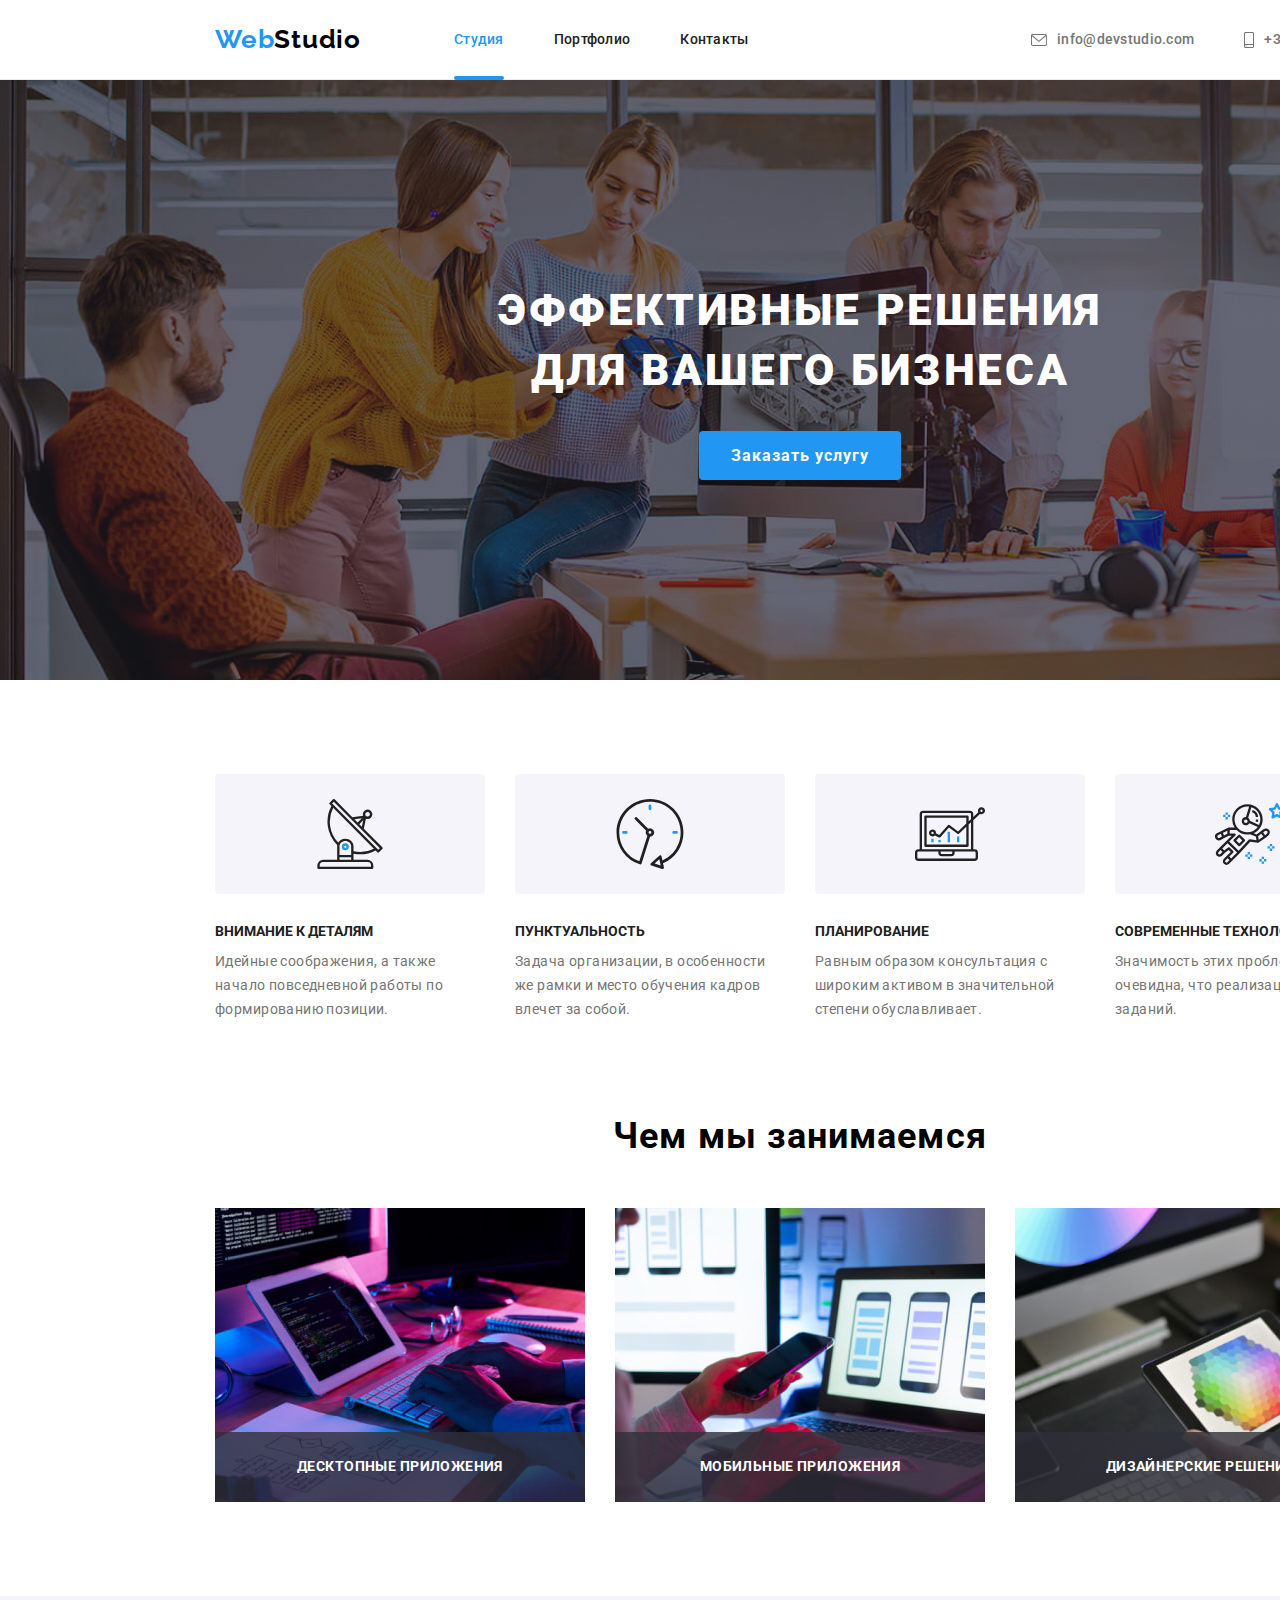
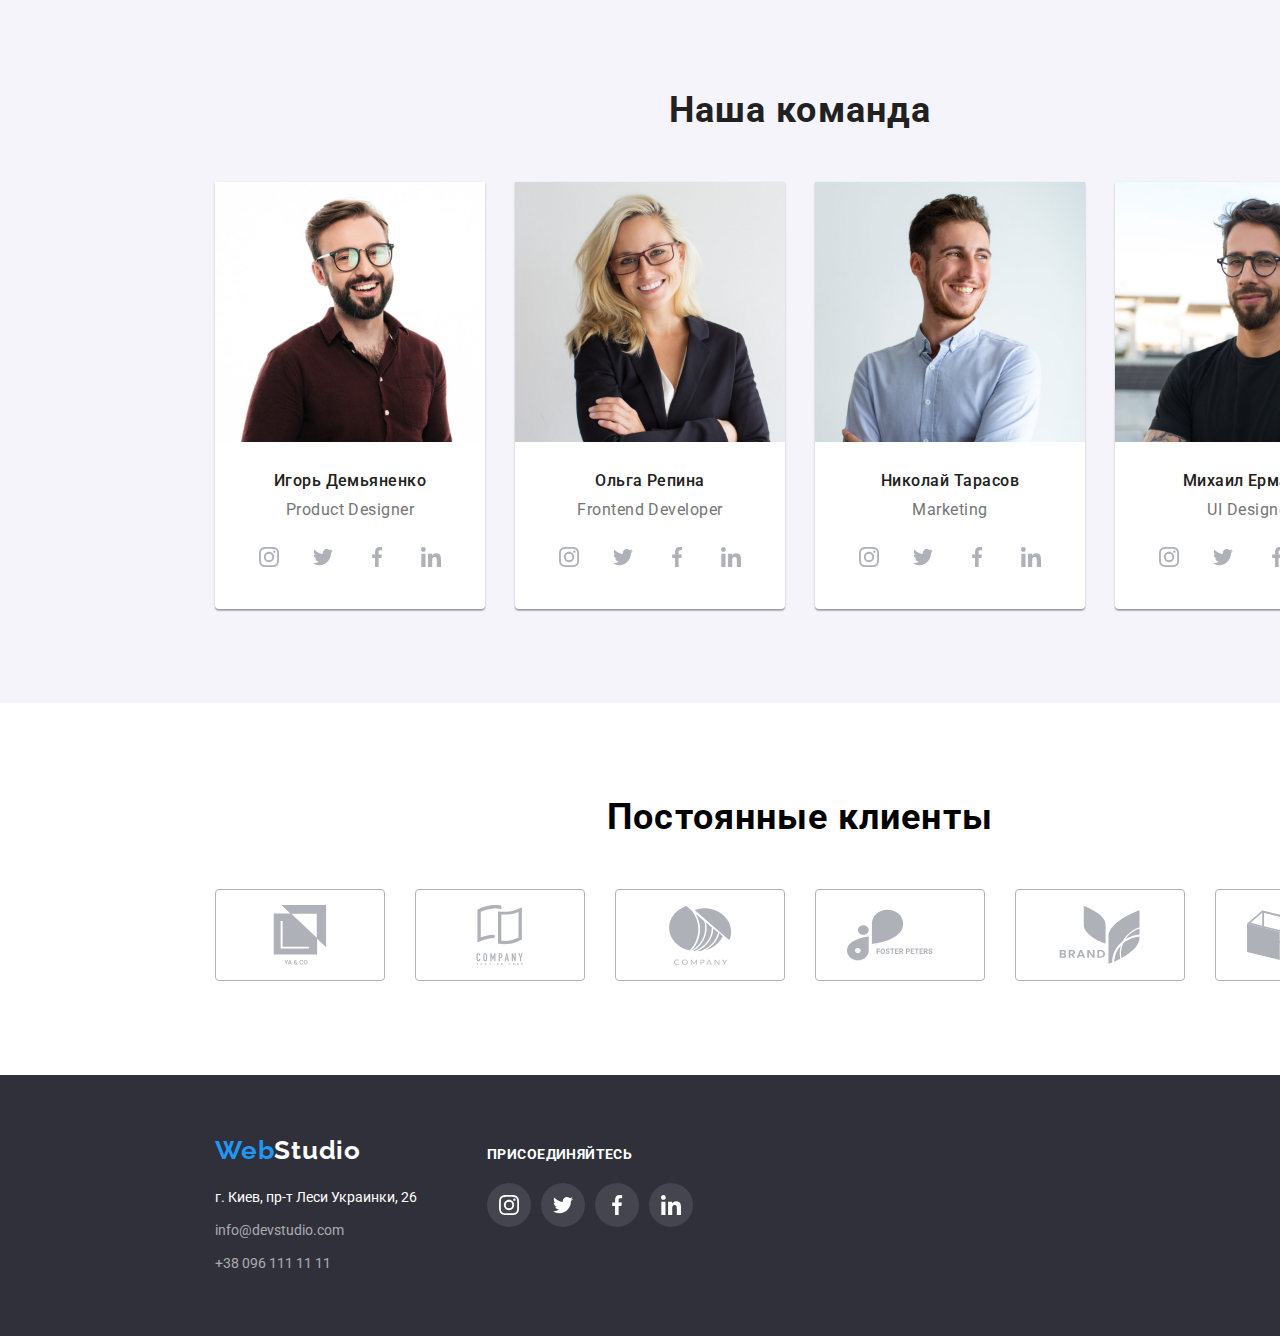
==== index.html @ c439dc82 "asd" ====
<!DOCTYPE html>
<html lang="ru">
  <head>
    <meta charset="UTF-8" />
    <meta http-equiv="X-UA-Compatible" content="IE=edge" />
    <meta name="viewport" content="width=device-width, initial-scale=1.0" />
    <link rel="preconnect" href="https://fonts.googleapis.com" />
    <link rel="preconnect" href="https://fonts.gstatic.com" crossorigin />
    <!-- Нормализатор -->
    <link
      rel="stylesheet"
      href="https://cdn.jsdelivr.net/npm/modern-normalize@1.1.0/modern-normalize.min.css"
    />
    <!-- Шрифты -->
    <link
      href="https://fonts.googleapis.com/css2?family=Raleway:wght@700&family=Roboto:wght@400;500;700;900&display=swap"
      rel="stylesheet"
    />
    <!-- Кастомные стили -->
    <link rel="stylesheet" href="./css/styles.css" />
    <title>Home</title>
  </head>
  <!-- Контент -->
  <body>
    <!-- Шапка -->
    <header class="header">
      <div class="container head-container">
        <!-- Лого -->
        <a class="logo head-logo" href="./index.html"
          >Web<span class="logo-head-studio">Studio</span></a
        >
        <!-- Навигация -->
        <nav class="header-navigation">
          <ul class="header-nav-list">
            <li class="header-nav-item">
              <a class="header-nav-link nav-main" href="./index.html">Студия</a>
            </li>
            <li class="header-nav-item">
              <a class="header-nav-link" href="./portfolio.html">Портфолио</a>
            </li>
            <li class="header-nav-item">
              <a class="header-nav-link" href="#">Контакты</a>
            </li>
          </ul>
        </nav>
        <!-- Контакты -->
        <ul class="header-contacts">
          <li class="contacts-item">
            <a class="contacts-link" href="mailto:info@devstudio.com"
              ><svg class="icon" width="16" height="12">
                <use href="./images/icons.svg#icon-mail"></use>
              </svg>
              <span class="contacts-text">info@devstudio.com</span></a
            >
          </li>
          <li class="conyacts-item">
            <a class="contacts-link" href="tel:+380961111111">
              <svg class="icon" width="10" height="16">
                <use href="./images/icons.svg#icon-smartphone"></use>
              </svg>
              <span class="contacts-text">+38 096 111 11 11</span></a
            >
          </li>
        </ul>
      </div>
    </header>
    <!-- Главная -->
    <main>
      <!-- Заказать услугу -->
      <section class="hero">
        <div class="container">
          <h1 class="hero-title">Эффективные решения для вашего бизнеса</h1>
          <button class="button hero-button" data-modal-open>Заказать услугу</button>
        </div>
      </section>
      <!-- Почему мы -->
      <section class="section">
        <div class="container">
          <h2 class="hidden-title">Почему мы</h2>
          <ul class="whyme-list">
            <li class="whyme-item">
              <div class="whyme-icon-box">
                <svg class="icon" width="70" height="70">
                  <use href="./images/icons.svg#icon-antenna"></use>
                </svg>
              </div>
              <h3 class="whyme-item-title">Внимание к деталям</h3>
              <p class="whyme-text">
                Идейные соображения, а также начало повседневной работы по
                формированию позиции.
              </p>
            </li>
            <li class="whyme-item">
              <div class="whyme-icon-box">
                <svg class="icon" width="70" height="70">
                  <use href="./images/icons.svg#icon-clock"></use>
                </svg>
              </div>
              <h3 class="whyme-item-title">Пунктуальность</h3>
              <p class="whyme-text">
                Задача организации, в особенности же рамки и место обучения
                кадров влечет за собой.
              </p>
            </li>
            <li class="whyme-item">
              <div class="whyme-icon-box">
                <svg class="icon" width="70" height="70">
                  <use href="./images/icons.svg#icon-diagram"></use>
                </svg>
              </div>
              <h3 class="whyme-item-title">Планирование</h3>
              <p class="whyme-text">
                Равным образом консультация с широким активом в значительной
                степени обуславливает.
              </p>
            </li>
            <li class="whyme-item width="70" height="70"" width="70" height="70">
              <div class="whyme-icon-box">
                <svg class="icon" width="70" height="70">
                  <use href="./images/icons.svg#icon-astronaut"></use>
                </svg>
              </div>
              <h3 class="whyme-item-title">Современные технологии</h3>
              <p class="whyme-text">
                Значимость этих проблем настолько очевидна, что реализация
                плановых заданий.
              </p>
            </li>
          </ul>
        </div>
      </section>
      <!-- Чем занимаемся -->
      <section class="section whatdo">
        <div class="container">
          <h2 class="whatdo-title">Чем мы занимаемся</h2>
          <ul class="whatdo-list">
            <li class="whatdo-item">
              <img
                src="./images/what-are-we-doing/wawd-1.jpg"
                alt="Десктопные приложения"
                width="370"
                height="294"
              />
              <h3 class="whatdo-text">Десктопные приложения</h3>
            </li>
            <li class="whatdo-item">
              <img
                src="./images/what-are-we-doing/wawd-2.jpg"
                alt="Мобильные приложения"
                width="370"
                height="294"
              />
            <h3 class="whatdo-text">Мобильные приложения</h3>
            </li>
            <li class="whatdo-item">
              <img
                src="./images/what-are-we-doing/wawd-3.jpg"
                alt="Дизайнерские решения"
                width="370"
                height="294"
              />
              <h3 class="whatdo-text">Дизайнерские решения</h3>
            </li>
          </ul>
        </div>
      </section>
      <!-- Наша команда -->
      <section class="section team">
        <div class="container">
          <h2 class="team-title">Наша команда</h2>
          <ul class="team-list">
            <li class="team-item">
              <img
                src="./images/team/t1.jpg"
                alt="Игорь Демьяненко"
                width="270"
                height="260"
              />
              <div class="team-box">
                <h3 class="team-name">Игорь Демьяненко</h3>
                <p>Product Designer</p>
                <ul class="social-list">
                <li class="social-item">
                  <a class="social-link" href="">
                    <svg class="icon" width="20" height="20">
                      <use href="./images/icons.svg#icon-instagram"></use>
                    </svg>
                  </a>
                </li>
                <li class="social-item">
                  <a class="social-link" href="">
                    <svg class="icon" width="20" height="20">
                      <use href="./images/icons.svg#icon-twitter"></use>
                    </svg>
                  </a>
                </li>
                <li class="social-item">
                  <a class="social-link" href="">
                    <svg class="icon" width="20" height="20">
                      <use href="./images/icons.svg#icon-facebook"></use>
                    </svg>
                  </a>
                </li>
                <li class="social-item">
                  <a class="social-link" href="">
                    <svg class="icon" width="20" height="20">
                      <use href="./images/icons.svg#icon-linkedin"></use>
                    </svg>
                  </a>
                </li>
              </ul>
              </div>
              
             
            </li>
            <li class="team-item">
              <img
                src="./images/team/t2.jpg"
                alt="Ольга Репина"
                width="270"
                height="260"
              />
              <div class="team-box">
                <h3 class="team-name">Ольга Репина</h3>
                <p>Frontend Developer</p>
                <ul class="social-list">
                <li class="social-item">
                  <a class="social-link" href="">
                    <svg class="icon" width="20" height="20">
                      <use href="./images/icons.svg#icon-instagram"></use>
                    </svg>
                  </a>
                </li>
                <li class="social-item">
                  <a class="social-link" href="">
                    <svg class="icon" width="20" height="20">
                      <use href="./images/icons.svg#icon-twitter"></use>
                    </svg>
                  </a>
                </li>
                <li class="social-item">
                  <a class="social-link" href="">
                    <svg class="icon" width="20" height="20">
                      <use href="./images/icons.svg#icon-facebook"></use>
                    </svg>
                  </a>
                </li>
                <li class="social-item">
                  <a class="social-link" href="">
                    <svg class="icon" width="20" height="20">
                      <use href="./images/icons.svg#icon-linkedin"></use>
                    </svg>
                  </a>
                </li>
              </ul>
              </div>
              
              
            </li>
            <li class="team-item">
              <img
                src="./images/team/t3.jpg"
                alt="Николай Тарасов"
                width="270"
                height="260"
              />
              <div class="team-box">
                <h3 class="team-name">Николай Тарасов</h3>
                <p>Marketing</p>
                <ul class="social-list">
                <li class="social-item">
                  <a class="social-link" href="">
                    <svg class="icon" width="20" height="20">
                      <use href="./images/icons.svg#icon-instagram"></use>
                    </svg>
                  </a>
                </li>
                <li class="social-item">
                  <a class="social-link" href="">
                    <svg class="icon" width="20" height="20">
                      <use href="./images/icons.svg#icon-twitter"></use>
                    </svg>
                  </a>
                </li>
                <li class="social-item">
                  <a class="social-link" href="">
                    <svg class="icon" width="20" height="20">
                      <use href="./images/icons.svg#icon-facebook"></use>
                    </svg>
                  </a>
                </li>
                <li class="social-item">
                  <a class="social-link" href="">
                    <svg class="icon" width="20" height="20">
                      <use href="./images/icons.svg#icon-linkedin"></use>
                    </svg>
                  </a>
                </li>
              </ul>
              </div>
              
              
            </li>
            <li class="team-item">
              <img
                src="./images/team/t4.jpg"
                alt="Михаил Ермаков"
                width="270"
                height="260"
              />
              <div class="team-box">
                <h3 class="team-name">Михаил Ермаков</h3>
                <p>UI Designer</p>
                <ul class="social-list">
                <li class="social-item">
                  <a class="social-link" href="">
                    <svg class="icon" width="20" height="20">
                      <use href="./images/icons.svg#icon-instagram"></use>
                    </svg>
                  </a>
                </li>
                <li class="social-item">
                  <a class="social-link" href="">
                    <svg class="icon" width="20" height="20">
                      <use href="./images/icons.svg#icon-twitter"></use>
                    </svg>
                  </a>
                </li>
                <li class="social-item">
                  <a class="social-link" href="">
                    <svg class="icon" width="20" height="20">
                      <use href="./images/icons.svg#icon-facebook"></use>
                    </svg>
                  </a>
                </li>
                <li class="social-item">
                  <a class="social-link" href="">
                    <svg class="icon" width="20" height="20">
                      <use href="./images/icons.svg#icon-linkedin"></use>
                    </svg>
                  </a>
                </li>
              </ul>
              </div>
              
              
            </li>
          </ul>
        </div>
      </section>
      <!-- Наши клиенты -->
      <section class="section">
        <div class="container">
          <h2 class="clients-title">Постоянные клиенты</h2>
          <ul class="clients-list">
            <li class="clients-item">
              <a class="clients-link" href="">
                <svg class="icon" width="106" height="60">
                  <use href="./images/icons.svg#icon-client-1"></use>
                </svg>
              </a>
            </li>
            <li class="clients-item">
              <a class="clients-link" href="">
                <svg class="icon" width="106" height="60">
                  <use href="./images/icons.svg#icon-client-2"></use>
                </svg>
              </a>
            </li>
            <li class="clients-item">
              <a class="clients-link" href="">
                <svg class="icon" width="106" height="60">
                  <use href="./images/icons.svg#icon-client-3"></use>
                </svg>
              </a>
            </li>
            <li class="clients-item">
              <a class="clients-link" href="">
                <svg class="icon" width="106" height="60">
                  <use href="./images/icons.svg#icon-client-4"></use>
                </svg>
              </a>
            </li>
            <li class="clients-item">
              <a class="clients-link" href="">
                <svg class="icon" width="106" height="60">
                  <use href="./images/icons.svg#icon-client-5"></use>
                </svg>
              </a>
            </li>
            <li class="clients-item">
              <a class="clients-link" href="">
                <svg class="icon" width="106" height="60">
                  <use href="./images/icons.svg#icon-client-6"></use>
                </svg>
              </a>
            </li>
          </ul>

        </div>
      </section>
    </main>
    <!-- Подвал -->
    <footer class="footer">
      <div class="container footer-box">
        <!-- Лого -->
        <div>
        <a class="logo" href="./index.html"
          >Web<span class="logo-foot-studio">Studio</span></a
        >
        <!-- Адрес и контакты -->
        <address class="adress-box">
          <ul class="adress-list">
            <li class="adress-item">
              <a
                class="address-map"
                href="https://goo.gl/maps/QXmDGy41mX6i24PM6"
                >г. Киев, пр-т Леси Украинки, 26</a
              >
            </li>
            <li class="adress-item">
              <a class="address-cont" href="mailto:info@devstudio.com"
                >info@devstudio.com</a
              >
            </li>
            <li class="adress-item">
              <a class="address-cont" href="tel:+380961111111"
                >+38 096 111 11 11</a
              >
            </li>
          </ul>
        </address>
        </div>
        <!-- Наши соц. сети -->
        <div class="foot-soc-box">
          <h3 class="foot-soc-title">присоединяйтесь</h3>
        <ul class="social-foot-list">
                <li class="social-item">
                  <a class="social-foot-link" href="">
                    <svg class="icon" width="20" height="20">
                      <use href="./images/icons.svg#icon-instagram"></use>
                    </svg>
                  </a>
                </li>
                <li class="social-item">
                  <a class="social-foot-link" href="">
                    <svg class="icon" width="20" height="20">
                      <use href="./images/icons.svg#icon-twitter"></use>
                    </svg>
                  </a>
                </li>
                <li class="social-item">
                  <a class="social-foot-link" href="">
                    <svg class="icon" width="20" height="20">
                      <use href="./images/icons.svg#icon-facebook"></use>
                    </svg>
                  </a>
                </li>
                <li class="social-item">
                  <a class="social-foot-link" href="">
                    <svg class="icon" width="20" height="20">
                      <use href="./images/icons.svg#icon-linkedin"></use>
                    </svg>
                  </a>
                </li>
              </ul>
        </div>
      </div>
    </footer>
    <!-- Модальное окно -->
    <div class="modal-backdrop is-hidden" data-modal>
      <div class="modal-wrapper">
        <button class="button modal-btn" data-modal-close>
          <svg class="icon" width="11" height="11">
          <use href="./images/icons.svg#icon-vector"></use>
        </svg>
      </button>
      <h2 class="modal-title">Оставьте свои данные, мы вам перезвоним</h2>
      <form name="signup-form" class="modal-signup" autocomplete="on">
<label class="modal-label">Имя
  <input type="text" name="username" class="modal-input" required>
</label>
<label class="modal-label">Телефон
  <input type="tel" name="user-tel" class="modal-input" required>
</label>
<label class="modal-label">Почта
  <input type="email" name="user-email" class="modal-input" required>
</label>
<label class="modal-label">Комментарий
  <textarea name="user-feedback" rows="7" placeholder="Введите текст"></textarea>
</label>
<label class="modal-label modal-agreement"><input type="checkbox" name="agreement" value="agreement" required>
  <p>Соглашаюсь с рассылкой и принимаю <a href="#">Условия договора</a></p>
</label>
<button class="button modal-signup-btn" type="submit">Отправить</button>
      </form>
      </div>
    </div>
    <script src="./js/modal.js"></script>
  </body>
</html>
---- css/styles.css ----
*,
*::before,
*::after {
  box-sizing: border-box;
}
body {
  font-family: 'Roboto', sans-serif;
  min-width: 1600px;
  margin: 0px;
}
:root {
  --main-color: #212121;
  --sec-color: #757575;
  --hover-color: #2196F3;
  --anim-fast: 250ms cubic-bezier(0.4, 0, 0.2, 1);
}
a {
  text-decoration: none;
}
ul {
  margin: 0;
  padding: 0;
  list-style: none;
  list-style-type: none;
}
h1,
h2,
h3,
p {
  margin: 0;
}
.button {
  display: block;
  border: 0;
  cursor: pointer;
}
.section {
  padding-top: 94px;
  padding-bottom: 94px;
}
.container {
  width: 1200px;
  margin-left: auto;
  margin-right: auto;
  padding-left: 15px;
  padding-right: 15px;
}
img {
  display: block;
  max-width: 100%;
  height: auto;
}
.hidden-title {
  display: none;
}
/* Логотип */
.logo {
  font-family: Raleway;
  font-weight: 700;
  font-size: 26px;
  line-height: 1.2;
  letter-spacing: 0.03em;
  color: var(--hover-color);
}
.head-logo {
  margin-right: 93px;
}
/* Стили Шапки */
.header {
  display: flex;
  height: 80px;
  border-bottom: 1px solid rgba(236, 236, 236, 1);
}
.head-container {
  display: flex;
  align-items: center;
}

/* Шапка Логотип */
.logo-head-studio {
  color: #000000;
}
/* Шапка Навигация */
.header-nav-list {
  display: flex;
  padding-left: 0px;
  margin: 0px;
}
.header-nav-item {
  margin-right: 50px;
}
.header-nav-item:last-child {
  margin-right: 0px;
}
.header-nav-link {
  display: block;
  position: relative;
  padding: 32px 0;
  font-weight: 500;
  font-size: 14px;
  line-height: 1.15;
  letter-spacing: 0.02em;
  color: var(--main-color);
  transition: color var(--anim-fast);
}
.header-nav-link::after {
  position: absolute;
  bottom: 0;
  right: 0;
  content: '';
  display: block;
  height: 4px;
  width: 0;
  background-color: var(--hover-color);
  transition: width var(--anim-fast);
  border-radius: 2px;
}
.header-nav-link:hover::after {
  width: 100%;
  left: 0;
}
.header-nav-link:hover,
.header-nav-link:focus {
  color: var(--hover-color);
}
.nav-main {
  color: var(--hover-color);
}
.nav-main::after {
  position: absolute;
  bottom: 0;
  left: 0;
  content: '';
  display: block;
  width: 100%;
  height: 4px;
  background-color: var(--hover-color);
  border-radius: 2px;
}
/* Шапка Контакты */
.header-contacts {
  display: flex;
  align-items: center;
  padding: 0px;
  margin-left: auto;
}
.contacts-item:not(:last-child) {
  margin-right: 50px;
}
.contacts-link {
  display: flex;
  align-items: center;
  font-weight: 500;
  font-size: 14px;
  line-height: 1.15;
  letter-spacing: 0.02em;
  color: var(--sec-color);
  transition: color var(--anim-fast);
}
.header-contacts .icon {
  fill: currentColor;
  margin-right: 10px;
}
.contacts-link:hover,
.contacts-link:focus {
  color: var(--hover-color);
}
/* Стили главной страницы */
/* Заказать услугу */
.hero {
  max-width: 1600px;
  margin-left: auto;
  margin-right: auto;
  background-color: #c4c4c4;
  background-image: linear-gradient(
      rgba(47, 48, 58, 0.4),
      rgba(47, 48, 58, 0.4)
    ),
    url(../images/hero-img/heroweb.jpg);
  background-repeat: no-repeat;
  background-position: center;
  background-size: cover;
  padding: 200px 0;
}

.hero-title {
  margin-left: auto;
  margin-right: auto;
  font-weight: 900;
  font-size: 44px;
  line-height: 1.37;
  text-align: center;
  letter-spacing: 0.06em;
  text-transform: uppercase;
  color: #ffffff;
  width: 696px;
}
.hero-button {
  margin-top: 30px;
  margin-left: auto;
  margin-right: auto;
  padding: 10px 32px;
  font-weight: 700;
  font-size: 16px;
  line-height: 1.87;
  letter-spacing: 0.06em;
  color: #ffffff;
  background-color: var(--hover-color);
  box-shadow: 0px 4px 4px rgba(0, 0, 0, 0.15);
  border-radius: 4px;
}
/* Почему мы */
.whyme-list {
  display: flex;
  justify-content: center;
}
.whyme-item {
  width: 270px;
}
.whyme-item:not(:last-child) {
  margin-right: 30px;
}
.whyme-icon-box {
  width: 270px;
  height: 120px;
  display: flex;
  justify-content: center;
  align-items: center;
  background: #f5f4fa;
  border-radius: 4px;
  margin-bottom: 30px;
}
.whyme-item-title {
  font-weight: 700;
  font-size: 14px;
  line-height: 1.14;
  text-transform: uppercase;
  color: var(--main-color);
  margin-bottom: 10px;
}
.whyme-text {
  font-size: 14px;
  line-height: 1.71;
  letter-spacing: 0.03em;
  color: var(--sec-color);
}
/* Чем занимаемся */
.whatdo {
  padding-top: 0px;
}
.whatdo-title {
  font-weight: 700;
  font-size: 36px;
  line-height: 1.16;
  text-align: center;
  letter-spacing: 0.03em;
  margin-bottom: 50px;
}
.whatdo-list {
  display: flex;
  padding: 0px;
  margin: 0px;
}
.whatdo-item {
  position: relative;
}
.whatdo-item:not(:last-child) {
  margin-right: 30px;
}
.whatdo-text {
  position: absolute;
  display: flex;
  align-items: center;
  justify-content: center;
  bottom: 0;
  left: 0;
  width: 100%;
  height: 70px;
  background-color: rgba(47, 48, 58, 0.8);
  font-weight: 700;
  font-size: 14px;
  line-height: 1.14;
  text-align: center;
  letter-spacing: 0.03em;
  text-transform: uppercase;
  color: #ffffff;
}
/* Наша команда */
.team {
  background-color: #f5f4fa;
}
.team-title {
  margin-bottom: 50px;
  font-weight: 700;
  font-size: 36px;
  line-height: 1.16;
  text-align: center;
  letter-spacing: 0.03em;
  color: var(--main-color);
}
.team-list {
  display: flex;
  justify-content: center;
  font-size: 16px;
  line-height: 1.18;
  text-align: center;
  letter-spacing: 0.03em;
  color: var(--sec-color);
}
.team-item {
  width: 270px;
  background-color: #ffffff;
  box-shadow: 0px 1px 3px rgba(0, 0, 0, 0.12), 0px 1px 1px rgba(0, 0, 0, 0.14),
    0px 2px 1px rgba(0, 0, 0, 0.2);
  border-radius: 0px 0px 4px 4px;
}
.team-item:not(:last-child) {
  margin-right: 30px;
}
.team-name {
  margin-bottom: 10px;
  font-weight: 500;
  font-size: 16px;
  text-align: center;
  letter-spacing: 0.03em;
  color: #212121;
}
.team-box {
  padding-top: 30px;
  padding-bottom: 30px;
}
.social-list {
  margin-top: 16px;
  display: flex;
  align-items: center;
  justify-content: center;
}
.social-item:not(:last-child) {
  margin-right: 10px;
}
.social-link {
  display: flex;
  align-items: center;
  justify-content: center;
  width: 44px;
  height: 44px;
  background-color: #ffffff;
  border-radius: 50%;
  color: #afb1b8;
  transition: color var(--anim-fast), background-color var(--anim-fast);
}
.social-link:hover,
.social-link:focus {
  color: #ffffff;
  background-color: var(--hover-color);
}
.social-list .icon {
  fill: currentColor;
}
/* Стили "наши клиенты" */
.clients-title {
  font-weight: 700;
  font-size: 36px;
  line-height: 1.16;
  text-align: center;
  letter-spacing: 0.03em;
  margin-bottom: 50px;
}
.clients-list {
  display: flex;
  align-items: center;
}
.clients-item:not(:last-child) {
  margin-right: 30px;
}
.clients-link {
  display: flex;
  align-items: center;
  justify-content: center;
  width: 170px;
  height: 92px;
  color: #afb1b8;
  background-color: #ffffff;
  border: 1px solid #afb1b8;
  border-radius: 4px;
  transition: color var(--anim-fast), border var(--anim-fast);
}
.clients-link:hover,
.clients-link:focus {
  color: var(--hover-color);
  border: 1px solid var(--hover-color);
}
.clients-list .icon {
  fill: currentColor;
}
/* Стили Портфолио */

/* Портфолио фильтр */
.portf-filter-list {
  margin-bottom: 50px;
  display: flex;
  justify-content: center;
}
.portf-filter-item:not(:last-child) {
  margin-right: 8px;
}
.filter-button {
  padding: 6px 22px;
  font-weight: 500;
  font-size: 16px;
  line-height: 1.62;
  text-align: center;
  letter-spacing: 0.03em;
  color: var(--main-color);
  background-color: #f5f4fa;
  border-radius: 4px;
  transition: color var(--anim-fast), background-color var(--anim-fast),
    box-shadow var(--anim-fast);
}
.filter-button:hover,
.filter-button:focus {
  background-color: var(--hover-color);
  color: #ffffff;
  box-shadow: 0px 3px 1px rgba(0, 0, 0, 0.1), 0px 1px 2px rgba(0, 0, 0, 0.08),
    0px 2px 2px rgba(0, 0, 0, 0.12);
}

/* Портфолио проекты */
.portf-project-list {
  display: flex;
  flex-wrap: wrap;
}
.portf-project-item {
  width: 370px;
}
.portf-project-item:not(:nth-last-child(-n + 3)) {
  margin-bottom: 30px;
}
.portf-project-item:not(:nth-child(3n)) {
  margin-right: 30px;
}
.portf-thumb {
  position: relative;
  overflow: hidden;
}
.portf-text-box {
  background-color: rgba(255, 255, 255, 1);
  border: 1px solid rgba(238, 238, 238, 1);
  padding: 20px 24px;
}
.portf-project-name {
  font-weight: 700;
  font-size: 18px;
  line-height: 1.71;
  letter-spacing: 0.06em;
  color: var(--main-color);
  margin-bottom: 4px;
}
.portf-project-class {
  font-weight: 500;
  font-size: 16px;
  line-height: 1.87;
  letter-spacing: 0.03em;
  color: var(--sec-color);
}
.portf-project-link {
  display: block;
  transition: box-shadow var(--anim-fast);
}
.portf-view-text {
  display: flex;
  align-items: center;
  justify-content: center;
  padding: 63px 24px;
  position: absolute;
  left: 0;
  bottom: 0;
  width: 100%;
  height: 100%;
  font-weight: 400;
  font-size: 18px;
  line-height: 1.56;
  letter-spacing: 0.03em;
  color: #ffffff;
  background-color: rgba(33, 150, 243, 0.9);
  transform: translateY(100%);
  transition: transform var(--anim-fast);
}
.portf-project-link:focus .portf-text-box,
.portf-project-link:hover .portf-text-box {
  box-shadow: 0px 1px 1px rgba(0, 0, 0, 0.12), 0px 4px 4px rgba(0, 0, 0, 0.06),
    1px 4px 6px rgba(0, 0, 0, 0.16);
}
.portf-project-link:hover .portf-view-text {
  transform: translateY(0);
}
/* Стили Подвала */
.footer {
  padding-top: 60px;
  padding-bottom: 60px;
  background-color: #2f303a;
}
.footer-box {
  display: flex;
  align-items: baseline;
}
/* Подвал логотип цвет */
.logo-foot-studio {
  color: #ffffff;
}
/* Подвал адрес и контакты */
.adress-box {
  margin-top: 20px;
}
.adress-item {
  font-style: normal;
  font-weight: 400;
  font-size: 14px;
  line-height: 1.7;
}
.adress-item:not(:last-child) {
  margin-bottom: 9px;
}
.address-map {
  color: #ffffff;
}
.address-cont {
  color: rgba(255, 255, 255, 0.6);
}
/* Подвал социалка */
.foot-soc-box {
  margin-left: 70px;
}
.foot-soc-title {
  font-weight: 700;
  font-size: 14px;
  line-height: 1.14;
  letter-spacing: 0.03em;
  text-transform: uppercase;
  color: #ffffff;
  margin-bottom: 20px;
}
.social-foot-list {
  display: flex;
  align-items: center;
}
.social-foot-link {
  display: flex;
  align-items: center;
  justify-content: center;
  width: 44px;
  height: 44px;
  background: rgba(255, 255, 255, 0.1);
  border-radius: 50%;
  color: #ffffff;
  transition: color var(--anim-fast), background-color var(--anim-fast);
}
.social-foot-link:hover,
.social-foot-link:focus {
  color: #ffffff;
  background-color: var(--hover-color);
}
.social-foot-list .icon {
  fill: currentColor;
}
/* Модальное окно */
.modal-backdrop {
  position: fixed;
  width: 100vw;
  height: 100vh;
  top: 0;
  left: 50%;
  transform: translateX(-50%);
  background-color: rgba(0, 0, 0, 0.2);
  opacity: 1;
  visibility: visible;
  pointer-events: auto;
  transition: opacity var(--anim-fast), visibility var(--anim-fast);
}
.modal-backdrop.is-hidden {
  opacity: 0;
  visibility: hidden;
  pointer-events: none;
}
.modal-wrapper {
  position: absolute;
  top: 50%;
  left: 50%;
  transform: translate(-50%, -50%);
  width: 528px;
  height: 581px;
  background-color: #ffffff;
  box-shadow: 0px 1px 3px rgba(0, 0, 0, 0.12), 0px 1px 1px rgba(0, 0, 0, 0.14),
    0px 2px 1px rgba(0, 0, 0, 0.2);
  border-radius: 4px;
  padding: 40px;
}
.modal-btn {
  position: absolute;
  top: 8px;
  right: 8px;
  border-radius: 50%;
  background-color: #ffffff;
  border: 1px solid rgba(0, 0, 0, 0.1);
  color: #000000;
  transition: color var(--anim-fast);
}
.modal-btn .icon {
  fill: currentColor;
}
.modal-btn:hover,
.modal-btn:focus {
  color: var(--hover-color);
}
.modal-title {
font-weight: 700;
font-size: 20px;
line-height: 1.15;
text-align: center;
letter-spacing: 0.03em;
color: var(--main-color);
margin-bottom: 12px;
}
.modal-label {
  display: flex;
  flex-direction: column;
  margin-bottom: 4px;
  font-weight: 400;
font-size: 12px;
line-height: 1.16;
letter-spacing: 0.01em;
color: var(--sec-color);
}
.modal-input {
  height: 40px;
  border: 1px solid rgba(33, 33, 33, 0.2);
box-sizing: border-box;
border-radius: 4px;
}
.modal-signup textarea {
  resize: none;
  padding: 12px 16px;
  border: 1px solid rgba(33, 33, 33, 0.2);
box-sizing: border-box;
border-radius: 4px;

}
.modal-agreement {
  flex-direction: row;
  align-items: center;
  justify-content: center;
font-size: 14px;
line-height: 1.71;
letter-spacing: 0.03em;
}
.modal-agreement input {
  margin-right: 8.38px;
}
.modal-signup-btn {
display: flex;
align-items: center;
justify-content: center;
background: var(--hover-color);
box-shadow: 0px 4px 4px rgba(0, 0, 0, 0.15);
border-radius: 4px;
width: 200px;
height: 50px;
color: #ffffff;
font-weight: 700;
font-size: 16px;
line-height: 1.875;
letter-spacing: 0.06em;
}
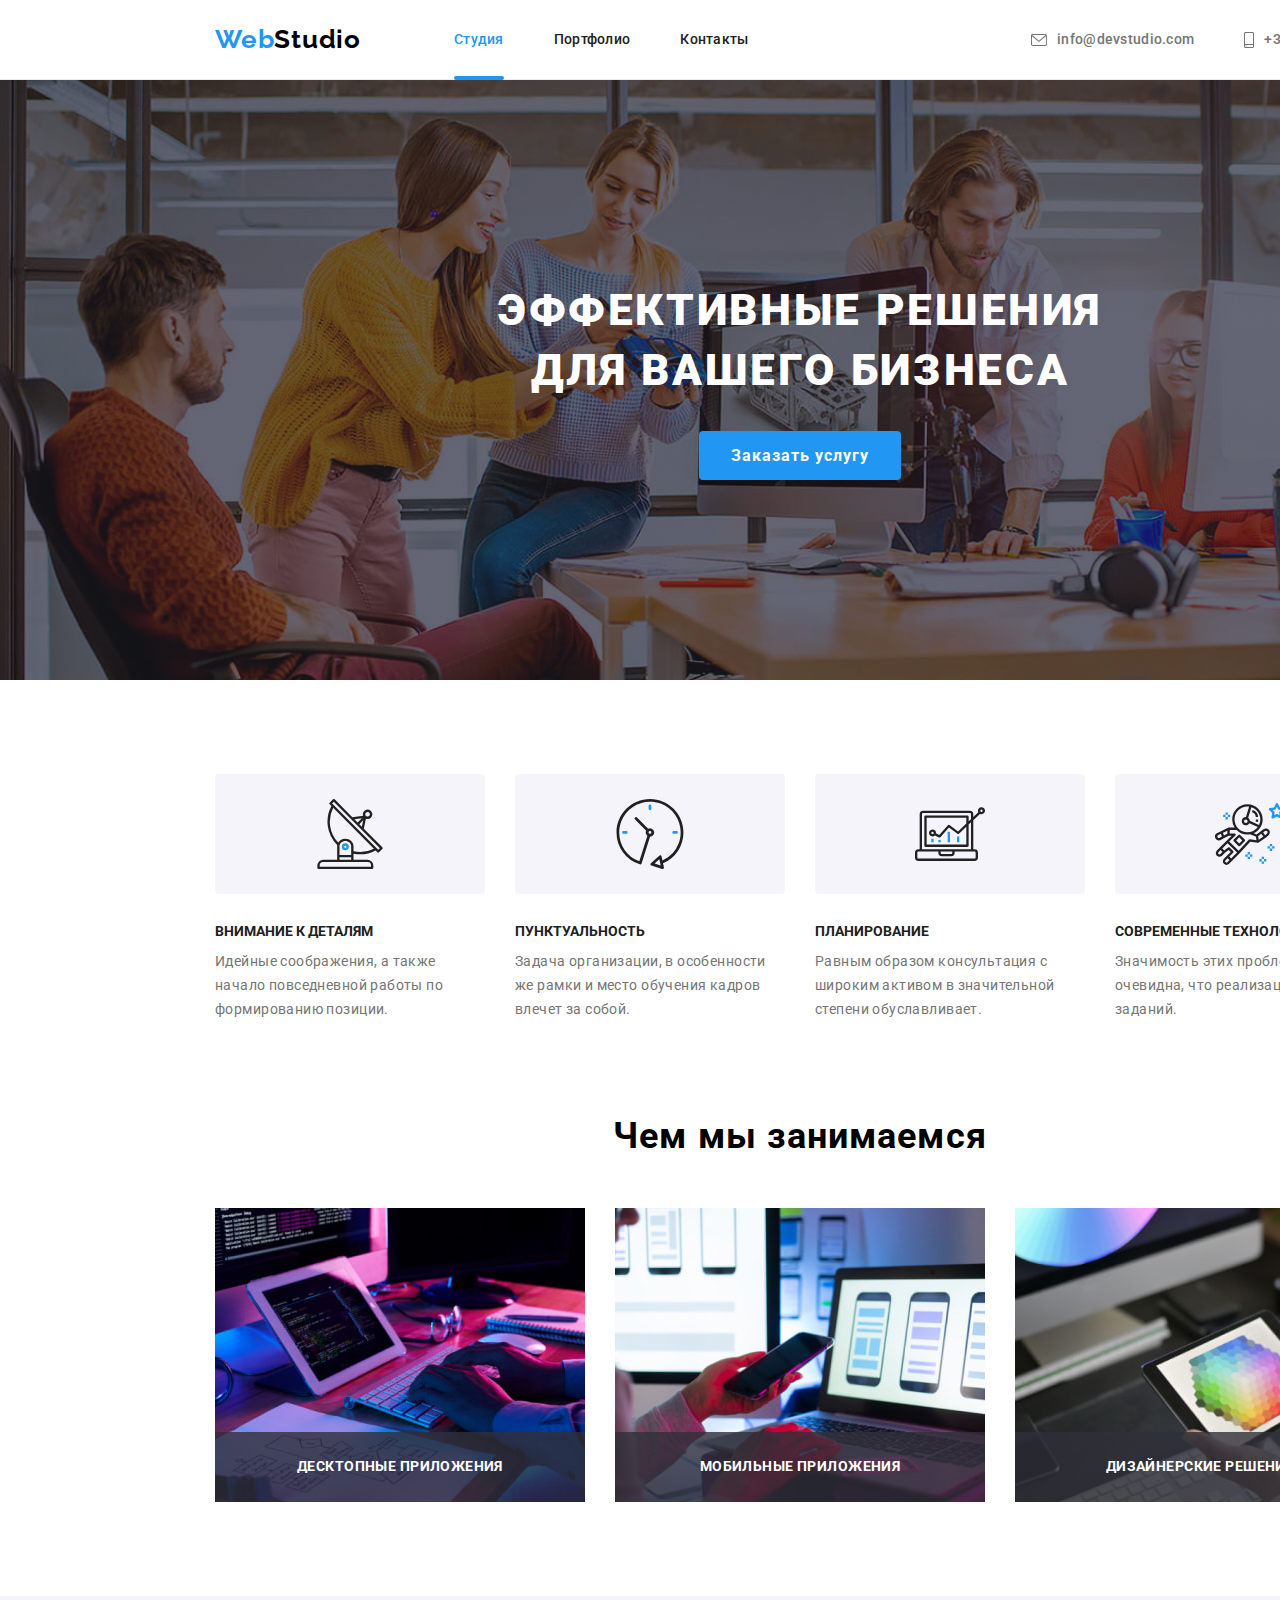
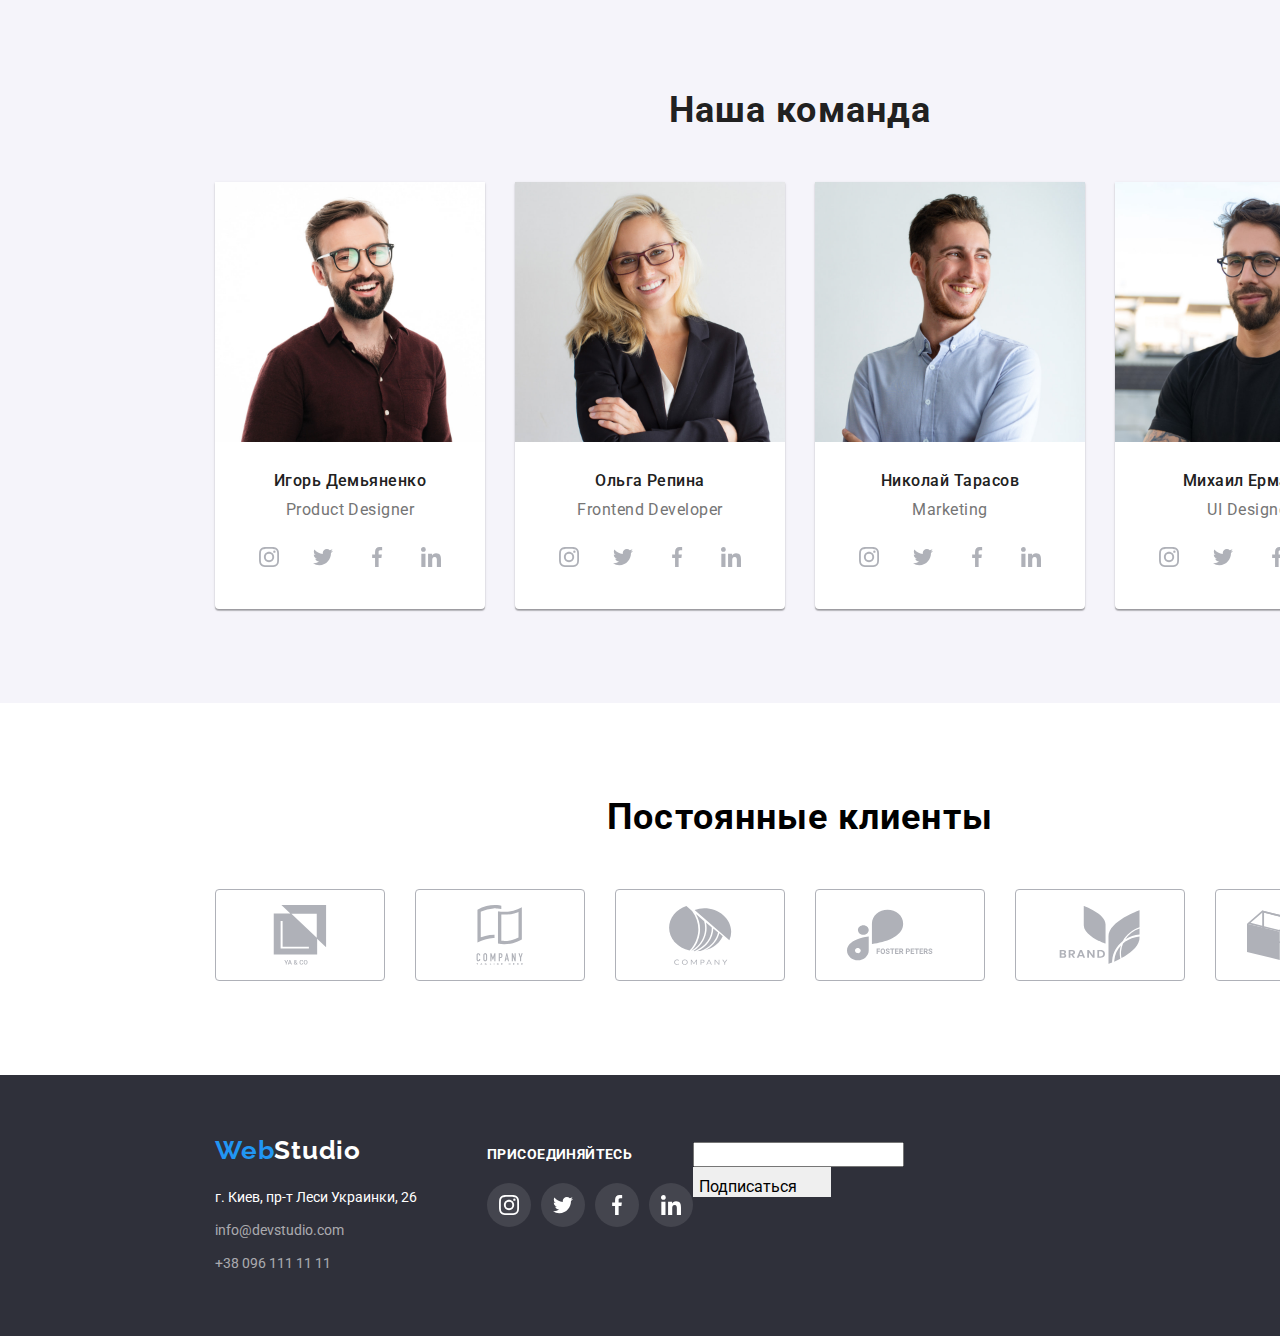
==== commit 48f22234: "asd" ====
--- a/index.html
+++ b/index.html
@@ -465,6 +465,18 @@
                 </li>
               </ul>
         </div>
+        <div>
+          <h3></h3>
+          <form name="subscribe-form" class="footer-subscribe" autocomplete="on">
+            <label class="footer-label">
+              <input type="email" name="subscribe-email" class="footer-input">
+            </label>
+            <button class="button subscribe-btn" tipe="submit">Подписаться
+              <svg class="icon" width="24" height="24">
+              <use></use>
+            </svg></button>
+          </form>
+        </div>
       </div>
     </footer>
     <!-- Модальное окно -->
@@ -475,22 +487,34 @@
           <use href="./images/icons.svg#icon-vector"></use>
         </svg>
       </button>
-      <h2 class="modal-title">Оставьте свои данные, мы вам перезвоним</h2>
       <form name="signup-form" class="modal-signup" autocomplete="on">
+        <h2 class="modal-title">Оставьте свои данные, мы вам перезвоним</h2>
 <label class="modal-label">Имя
-  <input type="text" name="username" class="modal-input" required>
+  <div class="modal-input-box">
+  <input type="text" name="username" class="modal-input" required ><svg class="icon" width="18"
+  height="18">
+    <use href="./images/icons.svg#icon-person"></use>
+  </svg></div>
 </label>
 <label class="modal-label">Телефон
-  <input type="tel" name="user-tel" class="modal-input" required>
+  <div class="modal-input-box">
+  <input type="tel" name="user-tel" class="modal-input" required ><svg class="icon" width="18"
+  height="18">
+    <use href="./images/icons.svg#icon-phone"></use>
+  </svg></div>
 </label>
 <label class="modal-label">Почта
-  <input type="email" name="user-email" class="modal-input" required>
+  <div class="modal-input-box">
+  <input type="email" name="user-email" class="modal-input" required ><svg class="icon" width="18"
+  height="18">
+    <use href="./images/icons.svg#icon-email"></use>
+  </svg></div>
 </label>
 <label class="modal-label">Комментарий
   <textarea name="user-feedback" rows="7" placeholder="Введите текст"></textarea>
 </label>
-<label class="modal-label modal-agreement"><input type="checkbox" name="agreement" value="agreement" required>
-  <p>Соглашаюсь с рассылкой и принимаю <a href="#">Условия договора</a></p>
+<label class="modal-label modal-agreement"><input type="checkbox" name="agreement" value="agreement" required class="custom-checkbox">
+  <p>Соглашаюсь с рассылкой и принимаю <a href="#" class="modal-agree-link">Условия договора</a></p>
 </label>
 <button class="button modal-signup-btn" type="submit">Отправить</button>
       </form>
--- a/css/styles.css
+++ b/css/styles.css
@@ -622,39 +622,81 @@
 margin-bottom: 12px;
 }
 .modal-label {
-  display: flex;
-  flex-direction: column;
-  margin-bottom: 4px;
-  font-weight: 400;
+display: flex;
+flex-direction: column;
+margin-bottom: 10px;
+font-weight: 400;
 font-size: 12px;
 line-height: 1.16;
 letter-spacing: 0.01em;
 color: var(--sec-color);
 }
+.modal-input-box {
+  position: relative;
+  margin-top: 4px;
+  color: var(--main-color);
+  transition: color var(--anim-fast);
+}
 .modal-input {
-  height: 40px;
-  border: 1px solid rgba(33, 33, 33, 0.2);
+width: 100%;
+height: 40px;
+border: 1px solid rgba(33, 33, 33, 0.2);
+box-sizing: border-box;
+padding-left: 42px;
+border-radius: 4px;
+transition: border var(--anim-fast);
+outline: none;
+}
+.modal-input-box .icon {
+  position: absolute;
+  top: 11px;
+  left: 12px;
+  fill: currentColor;
+}
+.modal-signup textarea {
+resize: none;
+margin-top: 4px;
+padding: 12px 16px;
+border: 1px solid rgba(33, 33, 33, 0.2);
 box-sizing: border-box;
 border-radius: 4px;
-}
-.modal-signup textarea {
-  resize: none;
-  padding: 12px 16px;
-  border: 1px solid rgba(33, 33, 33, 0.2);
-box-sizing: border-box;
-border-radius: 4px;
-
+transition: border-color var(--anim-fast);
+outline: none;
 }
 .modal-agreement {
-  flex-direction: row;
-  align-items: center;
-  justify-content: center;
+flex-direction: row;
+align-items: center;
+margin-top: 20px;
+margin-bottom: 30px;
+justify-content: center;
 font-size: 14px;
 line-height: 1.71;
 letter-spacing: 0.03em;
-}
-.modal-agreement input {
+user-select: none;
+}
+.custom-checkbox {
+  position: absolute;
+  z-index: -1;
+  opacity: 0;
+}
+.modal-agreement::before {
+  content: '';
+  display: block;
+  width: 16px;
+  height: 15px;
+  flex-shrink: 0;
+  flex-grow: 0;
+  border: 2px solid var(--main-color);
+  border-radius: 2px;
   margin-right: 8.38px;
+  background-repeat: no-repeat;
+  background-position: center center;
+  background-size: 50% 50%;
+}
+
+.modal-agree-link {
+  color: var(--hover-color);
+text-decoration: underline ;
 }
 .modal-signup-btn {
 display: flex;
@@ -665,9 +707,25 @@
 border-radius: 4px;
 width: 200px;
 height: 50px;
+margin-left: auto;
+margin-right: auto;
 color: #ffffff;
 font-weight: 700;
 font-size: 16px;
 line-height: 1.875;
 letter-spacing: 0.06em;
+transition: background-color var(--anim-fast);
+}
+.modal-signup-btn:hover,
+.modal-signup-btn:focus {
+  background-color: #188CE8;
+}
+.modal-input-box:focus-within{
+  color: var(--hover-color);
+}
+.modal-input:focus {
+border-color: var(--hover-color);
+}
+.modal-signup textarea:focus{
+  border-color: var(--hover-color);
 }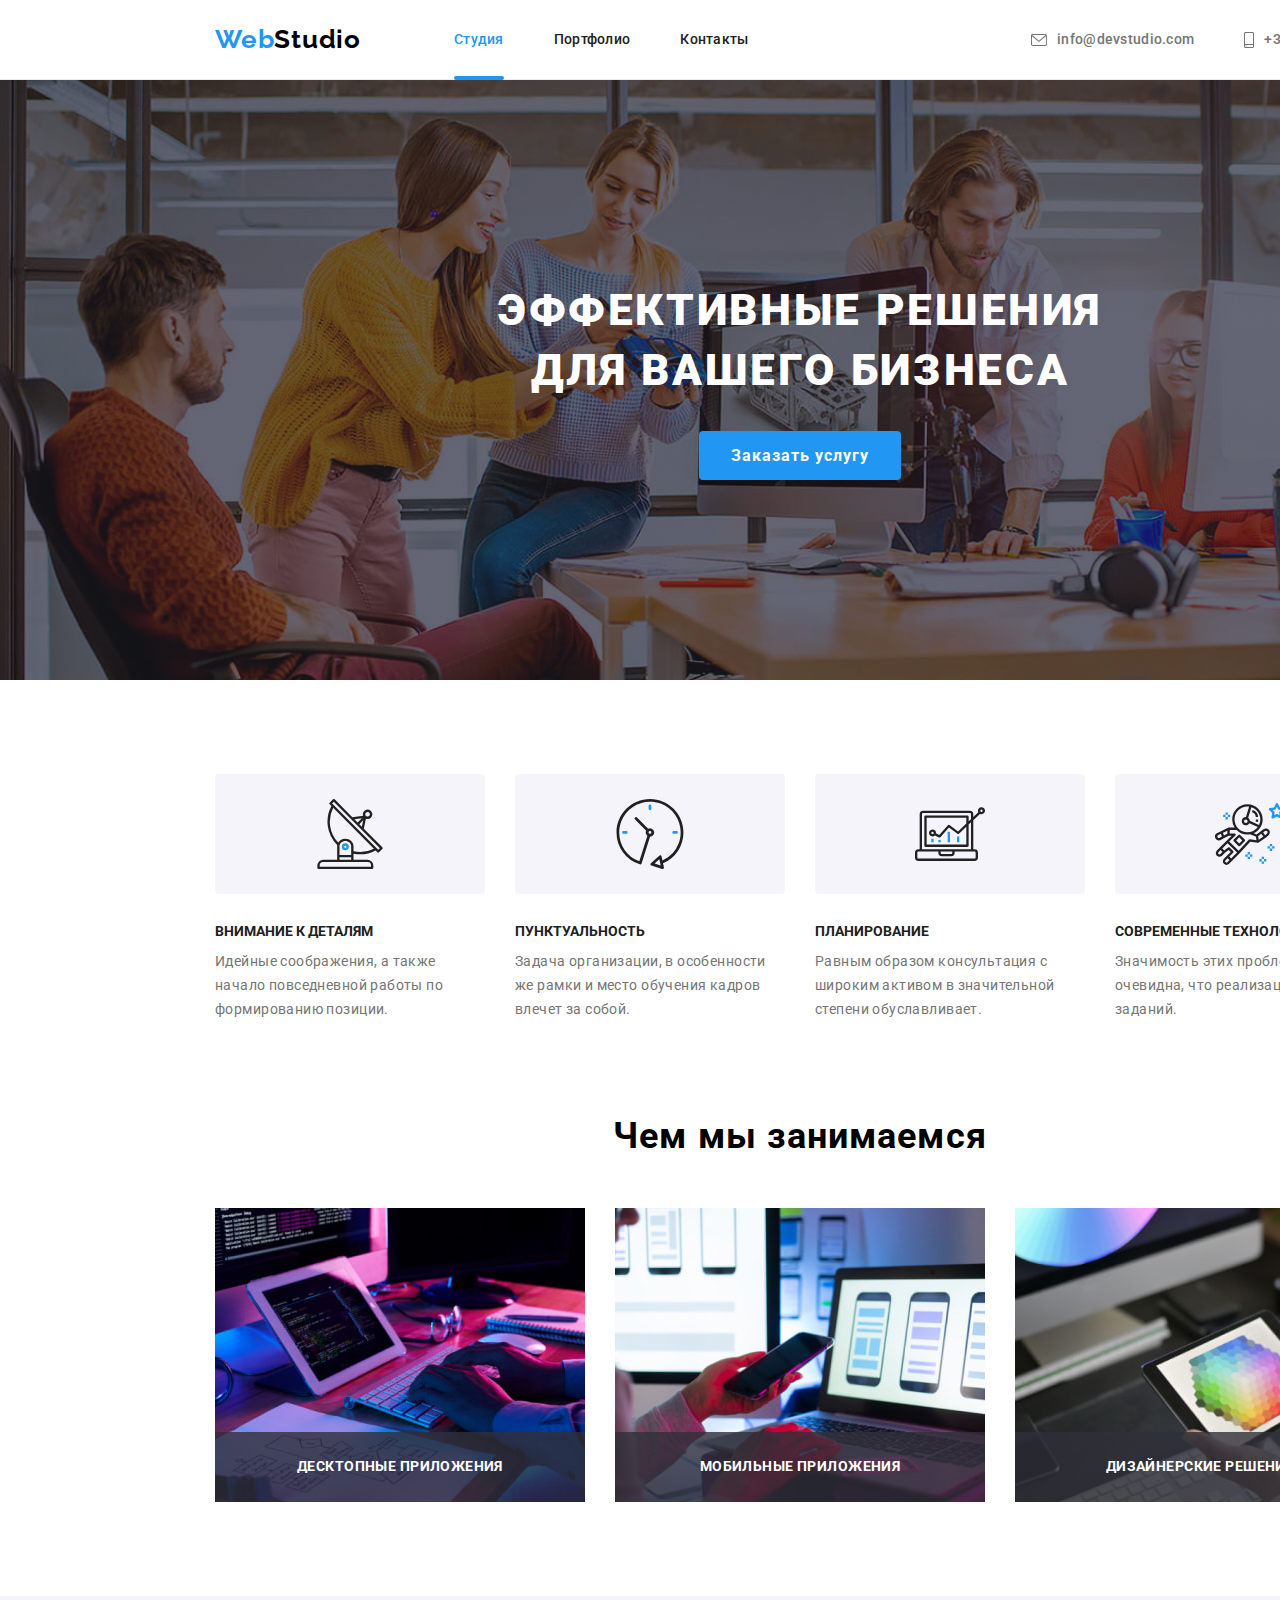
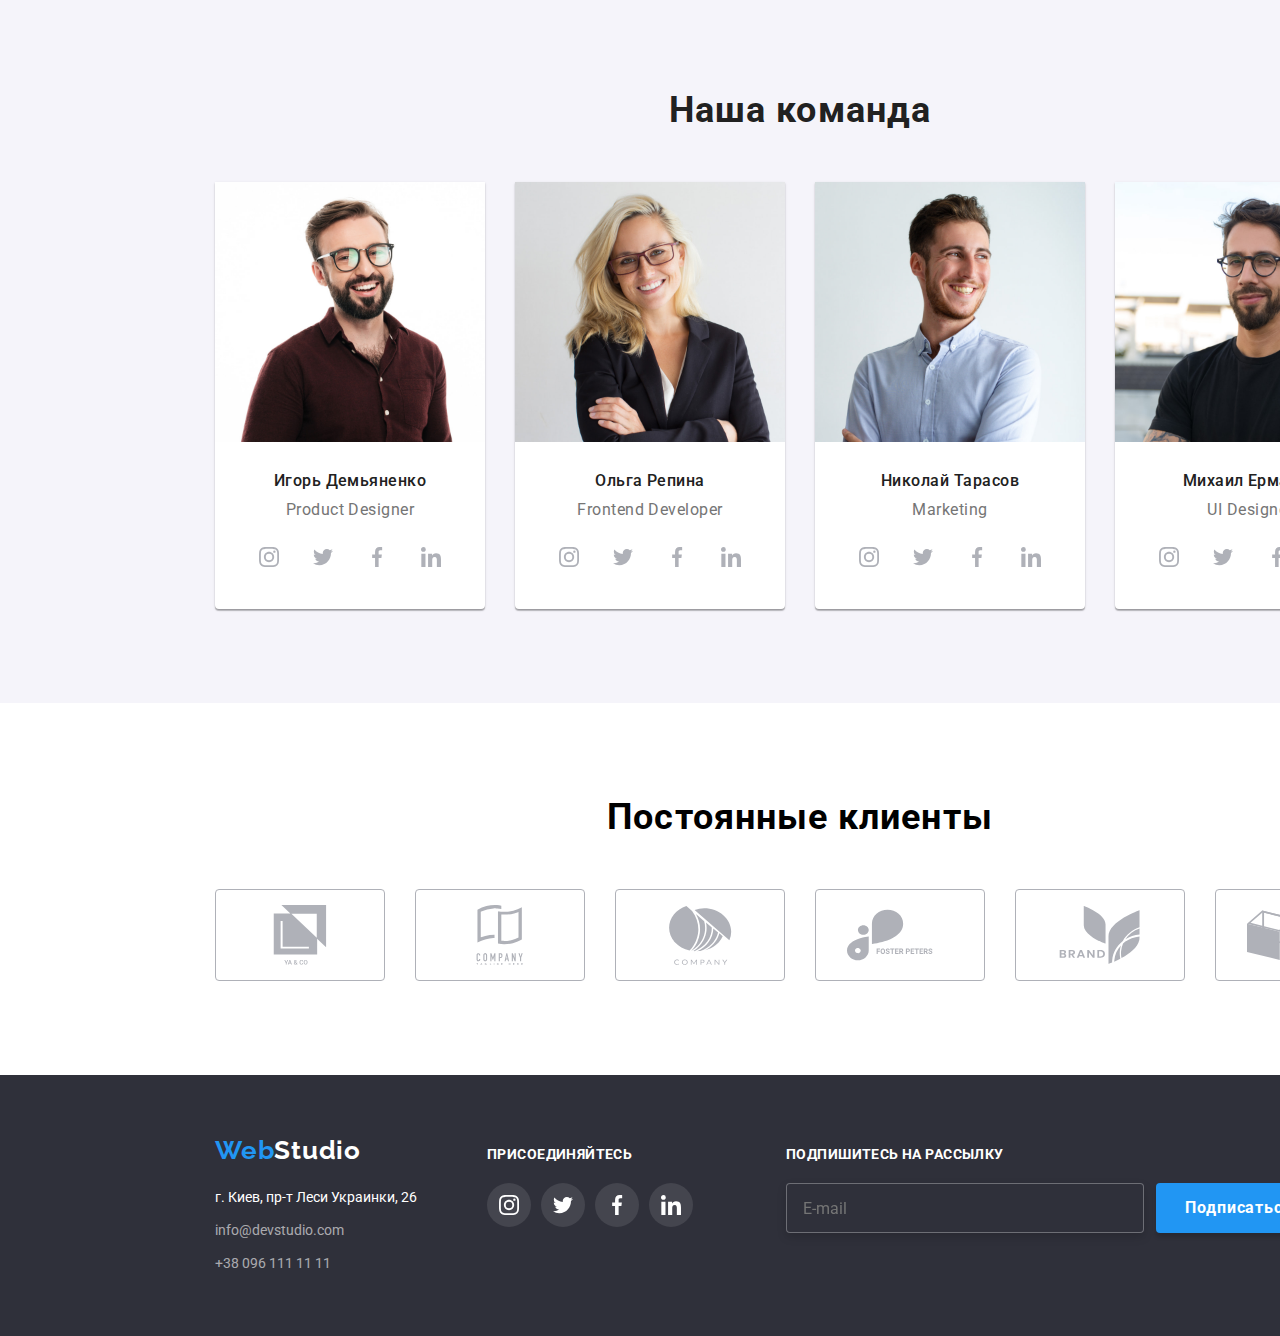
==== commit 00b80c9f: "sadf" ====
--- a/index.html
+++ b/index.html
@@ -465,15 +465,15 @@
                 </li>
               </ul>
         </div>
-        <div>
-          <h3></h3>
+        <div class="footer-sub-box">
+          <h3 class="footer-sub-title">Подпишитесь на рассылку</h3>
           <form name="subscribe-form" class="footer-subscribe" autocomplete="on">
             <label class="footer-label">
-              <input type="email" name="subscribe-email" class="footer-input">
+              <input type="email" name="subscribe-email" class="footer-input" placeholder="E-mail">
             </label>
             <button class="button subscribe-btn" tipe="submit">Подписаться
               <svg class="icon" width="24" height="24">
-              <use></use>
+              <use href="./images/icons.svg#icon-send"></use>
             </svg></button>
           </form>
         </div>
--- a/css/styles.css
+++ b/css/styles.css
@@ -561,6 +561,55 @@
   background-color: var(--hover-color);
 }
 .social-foot-list .icon {
+  fill: currentColor;
+}
+.footer-sub-box {
+  margin-left: 93px;
+}
+.footer-sub-title {
+  font-weight: 700;
+font-size: 14px;
+line-height: 1.14;
+letter-spacing: 0.03em;
+text-transform: uppercase;
+color: #ffffff;
+margin-bottom: 20px;
+}
+.footer-subscribe {
+display: flex;
+align-items: center;
+}
+.footer-label {
+  margin-right: 12px;
+}
+.footer-input {
+  width: 358px;
+  height: 50px;
+  background-color: #2F303A;
+  border: 1px solid rgba(255, 255, 255, 0.3);
+box-sizing: border-box;
+filter: drop-shadow(0px 4px 4px rgba(0, 0, 0, 0.15));
+border-radius: 4px;
+padding: 15px 16px;
+outline: none;
+}
+.subscribe-btn {
+  display: flex;
+  align-items: center;
+  justify-content: center;
+  width: 200px;
+  height: 50px;
+  background-color: var(--hover-color);
+  color: #ffffff;
+  font-weight: 700;
+font-size: 16px;
+line-height: 1.87;
+letter-spacing: 0.06em;
+box-shadow: 0px 4px 4px rgba(0, 0, 0, 0.15);
+border-radius: 4px;
+}
+.subscribe-btn .icon { 
+  margin-left: 10px;
   fill: currentColor;
 }
 /* Модальное окно */
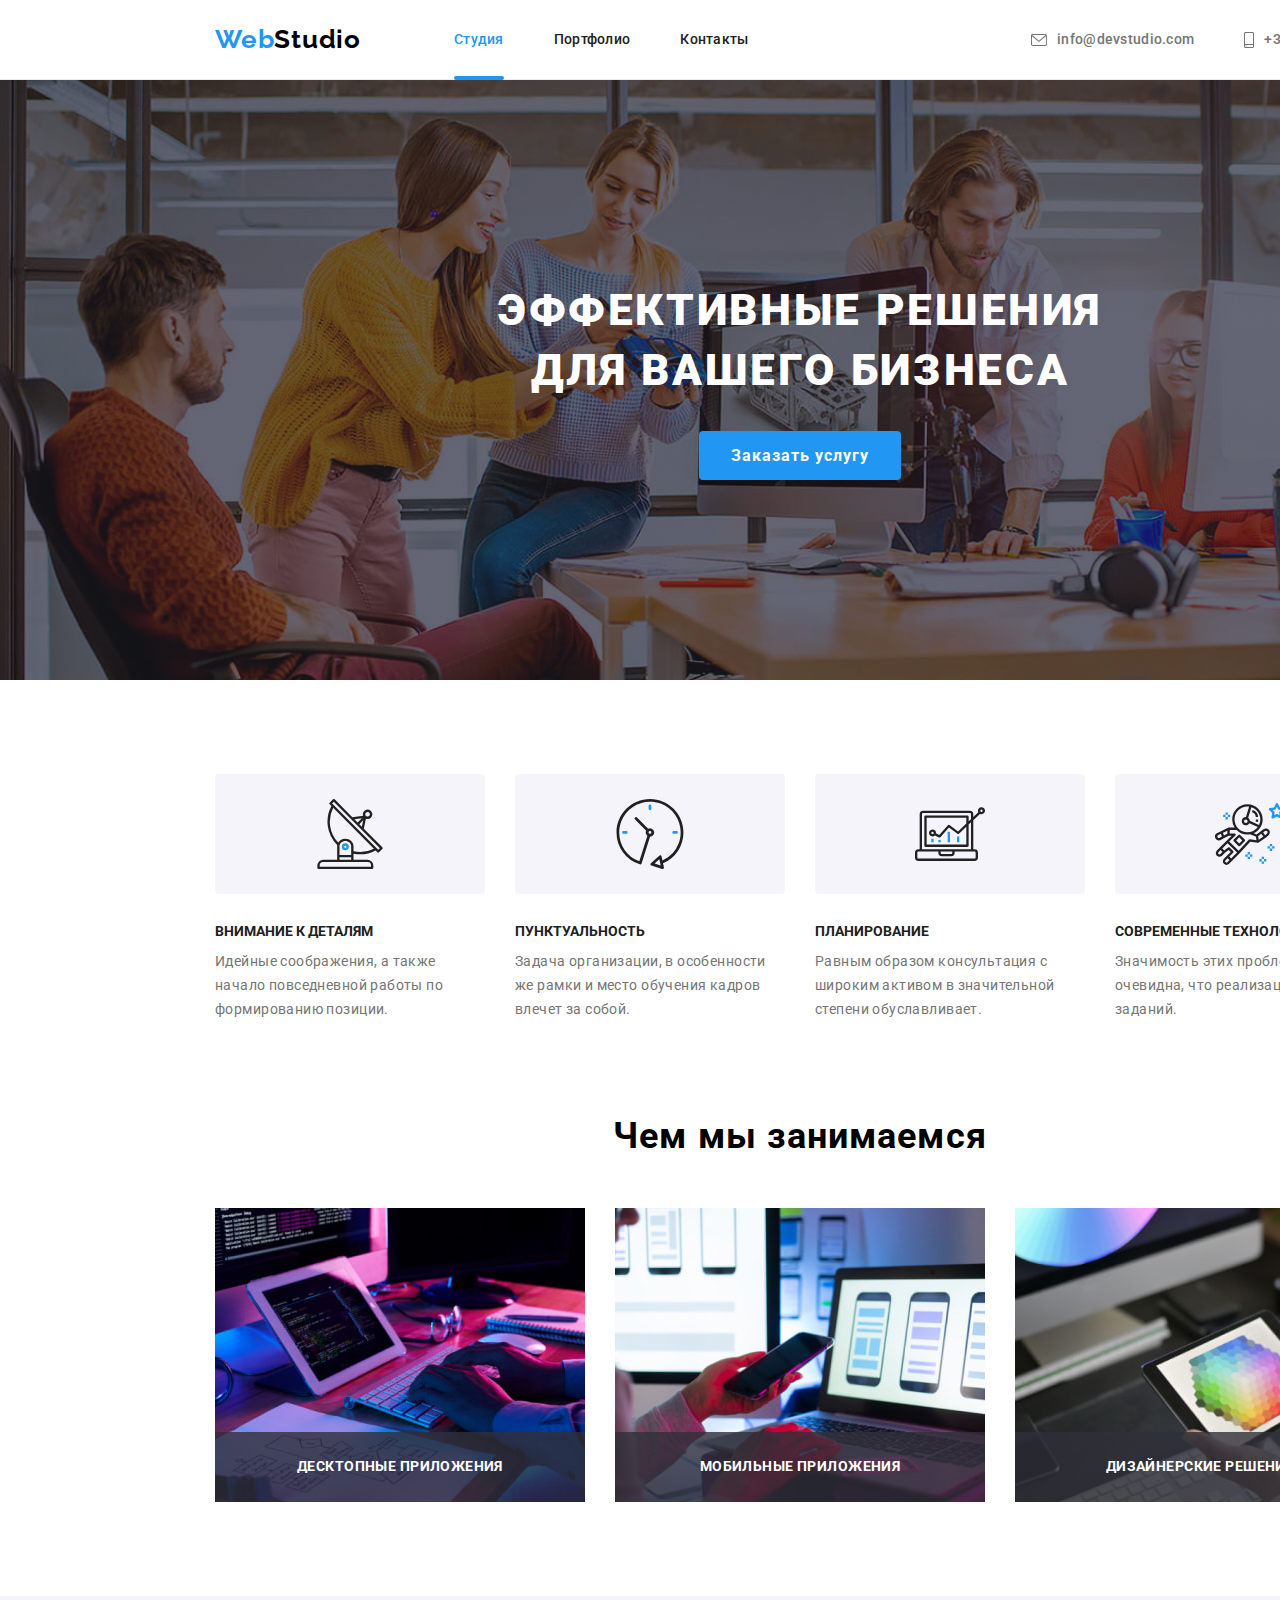
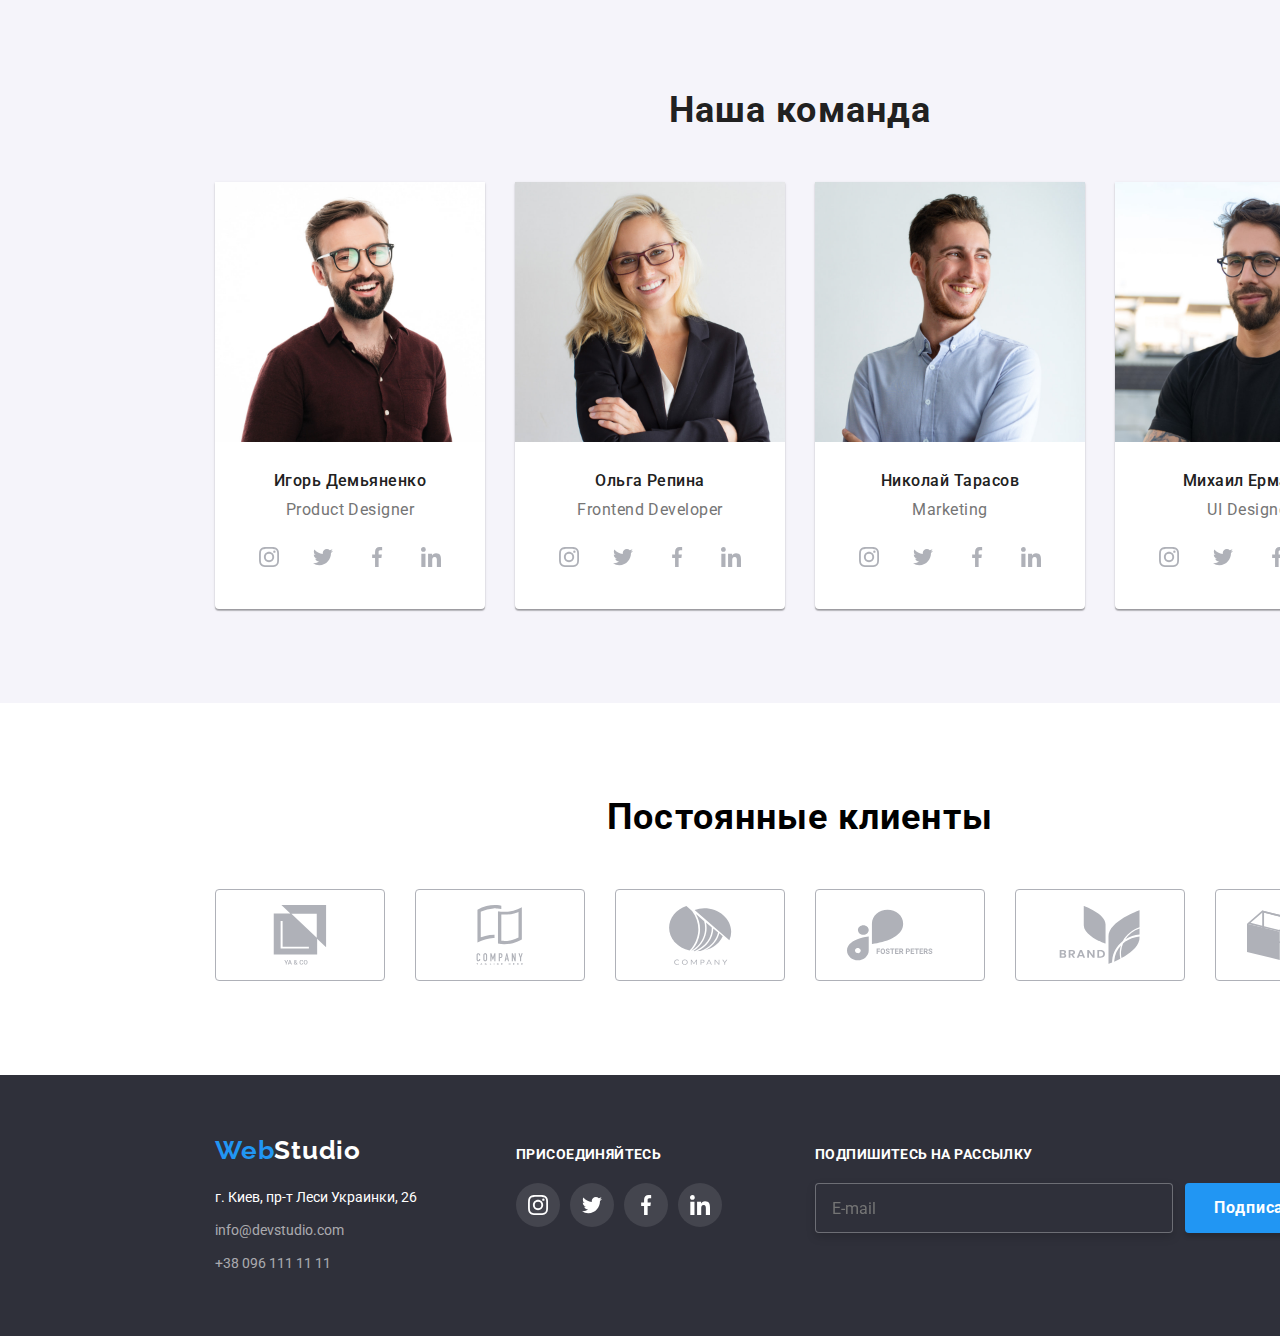
==== commit 40f9d909: "asdff" ====
--- a/index.html
+++ b/index.html
@@ -404,7 +404,7 @@
     <footer class="footer">
       <div class="container footer-box">
         <!-- Лого -->
-        <div>
+        <div class="footer-contacts">
         <a class="logo" href="./index.html"
           >Web<span class="logo-foot-studio">Studio</span></a
         >
@@ -474,7 +474,8 @@
             <button class="button subscribe-btn" tipe="submit">Подписаться
               <svg class="icon" width="24" height="24">
               <use href="./images/icons.svg#icon-send"></use>
-            </svg></button>
+            </svg>
+            </button>
           </form>
         </div>
       </div>
@@ -490,31 +491,39 @@
       <form name="signup-form" class="modal-signup" autocomplete="on">
         <h2 class="modal-title">Оставьте свои данные, мы вам перезвоним</h2>
 <label class="modal-label">Имя
-  <div class="modal-input-box">
-  <input type="text" name="username" class="modal-input" required ><svg class="icon" width="18"
-  height="18">
+  <span class="modal-input-box">
+  <input type="text" name="username" class="modal-input" required >
+  <svg class="icon" width="18" height="18">
     <use href="./images/icons.svg#icon-person"></use>
-  </svg></div>
+  </svg></span>
 </label>
 <label class="modal-label">Телефон
-  <div class="modal-input-box">
+  <span class="modal-input-box">
   <input type="tel" name="user-tel" class="modal-input" required ><svg class="icon" width="18"
   height="18">
     <use href="./images/icons.svg#icon-phone"></use>
-  </svg></div>
+  </svg></span>
 </label>
 <label class="modal-label">Почта
-  <div class="modal-input-box">
+  <span class="modal-input-box">
   <input type="email" name="user-email" class="modal-input" required ><svg class="icon" width="18"
   height="18">
     <use href="./images/icons.svg#icon-email"></use>
-  </svg></div>
+  </svg></span>
 </label>
-<label class="modal-label">Комментарий
+<label class="modal-label modal-coment">Комментарий
   <textarea name="user-feedback" rows="7" placeholder="Введите текст"></textarea>
 </label>
-<label class="modal-label modal-agreement"><input type="checkbox" name="agreement" value="agreement" required class="custom-checkbox">
-  <p>Соглашаюсь с рассылкой и принимаю <a href="#" class="modal-agree-link">Условия договора</a></p>
+<label class="modal-label modal-agreement">
+  <input type="checkbox" name="agreement" value="agreement" required class="checkbox">
+  <span class="modal-agree-text">
+    <span class="custom-checkbox">
+    <svg class="icon" width="16" height="15">
+      <use href="./images/icons.svg#icon-check"></use>
+    </svg>
+  </span>
+    Соглашаюсь с рассылкой и принимаю &nbsp;</span>
+    <a href="#" class="modal-agree-link">Условия договора</a>
 </label>
 <button class="button modal-signup-btn" type="submit">Отправить</button>
       </form>
--- a/css/styles.css
+++ b/css/styles.css
@@ -528,6 +528,9 @@
   color: rgba(255, 255, 255, 0.6);
 }
 /* Подвал социалка */
+.footer-contacts {
+  flex-grow: 1;
+}
 .foot-soc-box {
   margin-left: 70px;
 }
@@ -611,6 +614,7 @@
 .subscribe-btn .icon { 
   margin-left: 10px;
   fill: currentColor;
+  stroke: currentColor;
 }
 /* Модальное окно */
 .modal-backdrop {
@@ -648,6 +652,8 @@
   position: absolute;
   top: 8px;
   right: 8px;
+  width: 30px;
+  height: 30px;
   border-radius: 50%;
   background-color: #ffffff;
   border: 1px solid rgba(0, 0, 0, 0.1);
@@ -662,6 +668,7 @@
   color: var(--hover-color);
 }
 .modal-title {
+  width: 100%;
 font-weight: 700;
 font-size: 20px;
 line-height: 1.15;
@@ -680,7 +687,11 @@
 letter-spacing: 0.01em;
 color: var(--sec-color);
 }
+.modal-coment {
+  margin-bottom: 0px;
+}
 .modal-input-box {
+  display: block;
   position: relative;
   margin-top: 4px;
   color: var(--main-color);
@@ -723,14 +734,18 @@
 letter-spacing: 0.03em;
 user-select: none;
 }
-.custom-checkbox {
+.modal-agree-text {
+display: flex;
+align-items: center;
+}
+.checkbox {
   position: absolute;
   z-index: -1;
   opacity: 0;
 }
-.modal-agreement::before {
-  content: '';
-  display: block;
+.custom-checkbox {
+  display: flex;
+  align-items: center;
   width: 16px;
   height: 15px;
   flex-shrink: 0;
@@ -738,11 +753,25 @@
   border: 2px solid var(--main-color);
   border-radius: 2px;
   margin-right: 8.38px;
-  background-repeat: no-repeat;
-  background-position: center center;
-  background-size: 50% 50%;
-}
-
+  transition: border-color var(--anim-fast), background-color var(--anim-fast), background-image var(--anim-fast);
+}
+.modal-agreement>.checkbox:not(:disabled):not(:checked)+.modal-agree-text:hover>.custom-checkbox {
+  border-color: var(--hover-color);
+}
+.modal-agreement>.checkbox:not(:disabled):active+.modal-agree-text>.custom-checkbox {
+  background-color: var(--hover-color);
+  border-color: var(--hover-color);
+}
+.modal-agreement>.checkbox:focus+.modal-agree-text>.custom-checkbox {
+  border-color: var(--hover-color);
+}
+.modal-agreement>.checkbox:focus:not(:checked)+.modal-agree-text>.custom-checkbox {
+  border-color: var(--hover-color);
+}
+.modal-agreement>.checkbox:checked+.modal-agree-text>.custom-checkbox {
+  border-color: var(--hover-color);
+  background-color: var(--hover-color);
+}
 .modal-agree-link {
   color: var(--hover-color);
 text-decoration: underline ;
